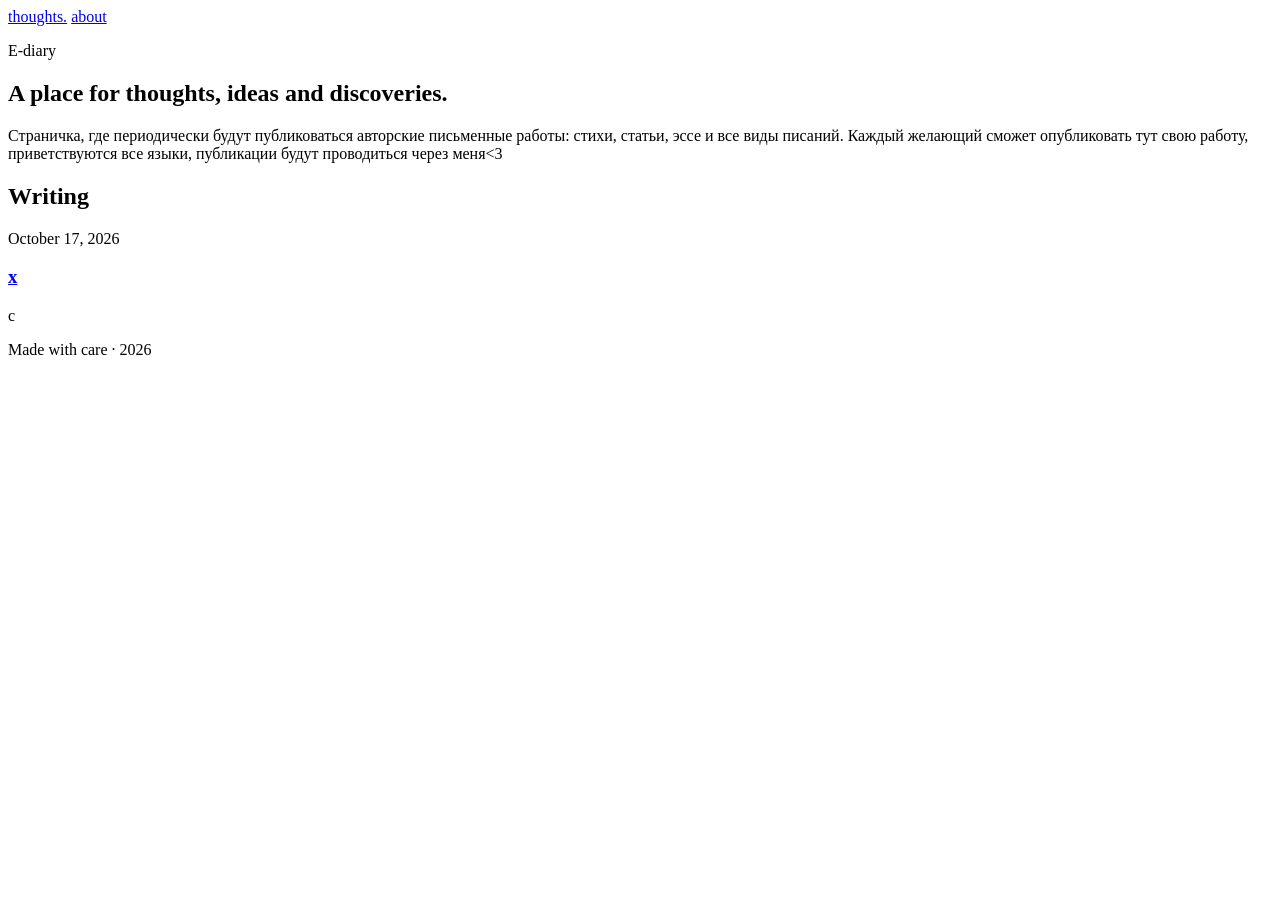
==== index.html @ fe5265aa "index.html" ====
<!DOCTYPE html>
<html lang="en">
<head>
  <meta charset="UTF-8">
  <meta name="viewport" content="width=device-width, initial-scale=1">
  <title>Thoughts — E-diary</title>
  <link rel="stylesheet" href="style.css">
</head>
<body>
  <header>
    <a class="logo" href="index.html">thoughts.</a>
    <a href="#about">about</a>
  </header>

  <main>
    <section id="about" class="intro">
      <p class="eyebrow">E-diary</p>
      <h1>A place for thoughts, ideas and discoveries.</h1>
      <p class="description">
        Страничка, где периодически будут публиковаться авторские письменные работы:
        стихи, статьи, эссе и все виды писаний.
        Каждый желающий сможет опубликовать тут свою работу, приветствуются все языки, публикации будут проводиться через меня<3 
      </p>
    </section>

    <section class="writing">
      <h2>Writing</h2>

      <article>
        <p class="date">October 17, 2026</p>
        <h3><a href="posts/first-post.html">
          x
        </a></h3>
        <p class="excerpt">
          c
        </p>
      </article>
    </section>
  </main>

  <footer>Made with care · 2026</footer>
</body>
</html>
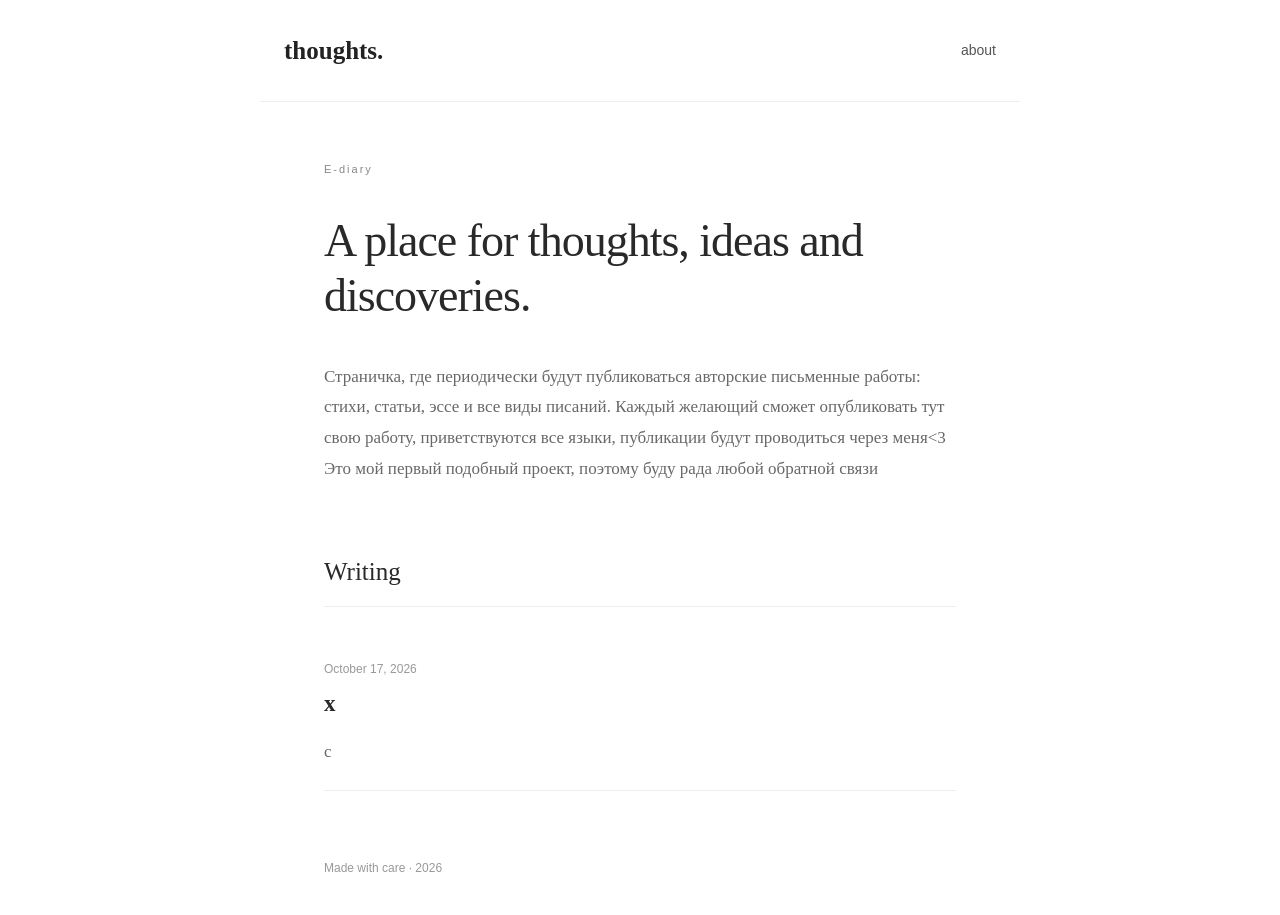
==== commit 20244fb0: "index.html" ====
--- a/index.html
+++ b/index.html
@@ -20,7 +20,8 @@
       <p class="description">
         Страничка, где периодически будут публиковаться авторские письменные работы:
         стихи, статьи, эссе и все виды писаний.
-        Каждый желающий сможет опубликовать тут свою работу, приветствуются все языки, публикации будут проводиться через меня<3 
+        Каждый желающий сможет опубликовать тут свою работу, приветствуются все языки, публикации будут проводиться через меня<3
+          Это мой первый подобный проект, поэтому буду рада любой обратной связи
       </p>
     </section>
 
--- a/style.css
+++ b/style.css
@@ -0,0 +1,115 @@
+
+* {
+  box-sizing: border-box;
+}
+
+body {
+  margin: 0;
+  background: #fff;
+  color: #292929;
+  font-family: Georgia, "Times New Roman", serif;
+  font-size: 17px;
+  line-height: 1.8;
+}
+
+header {
+  max-width: 760px;
+  margin: auto;
+  padding: 28px 24px;
+  display: flex;
+  justify-content: space-between;
+  align-items: center;
+  border-bottom: 1px solid #eee;
+}
+
+header a {
+  color: #555;
+  text-decoration: none;
+  font-family: Arial, sans-serif;
+  font-size: 14px;
+}
+
+header .logo {
+  color: #222;
+  font-family: Georgia, serif;
+  font-size: 25px;
+  font-weight: bold;
+}
+
+main {
+  max-width: 680px;
+  margin: 0 auto;
+  padding: 50px 24px;
+}
+
+.eyebrow {
+  color: #888;
+  font: 11px Arial, sans-serif;
+  letter-spacing: 2px;
+}
+
+h1 {
+  font-size: clamp(32px, 6vw, 46px);
+  line-height: 1.2;
+  font-weight: normal;
+  letter-spacing: -1px;
+}
+
+.description,
+.excerpt {
+  color: #686868;
+}
+
+.writing {
+  margin-top: 65px;
+}
+
+h2 {
+  font-size: 25px;
+  font-weight: normal;
+  border-bottom: 1px solid #eee;
+  padding-bottom: 12px;
+}
+
+article {
+  padding: 22px 0;
+  border-bottom: 1px solid #eee;
+}
+
+.date {
+  color: #999;
+  font: 12px Arial, sans-serif;
+}
+
+h3 {
+  margin: 5px 0;
+  font-size: 23px;
+  line-height: 1.4;
+}
+
+h3 a {
+  color: #292929;
+  text-decoration: none;
+}
+
+h3 a:hover {
+  text-decoration: underline;
+}
+
+.excerpt {
+  margin-bottom: 0;
+}
+
+footer {
+  max-width: 680px;
+  margin: auto;
+  padding: 20px 24px 40px;
+  color: #999;
+  font: 12px Arial, sans-serif;
+}
+
+@media (max-width: 500px) {
+  main {
+    padding-top: 35px;
+  }
+}
